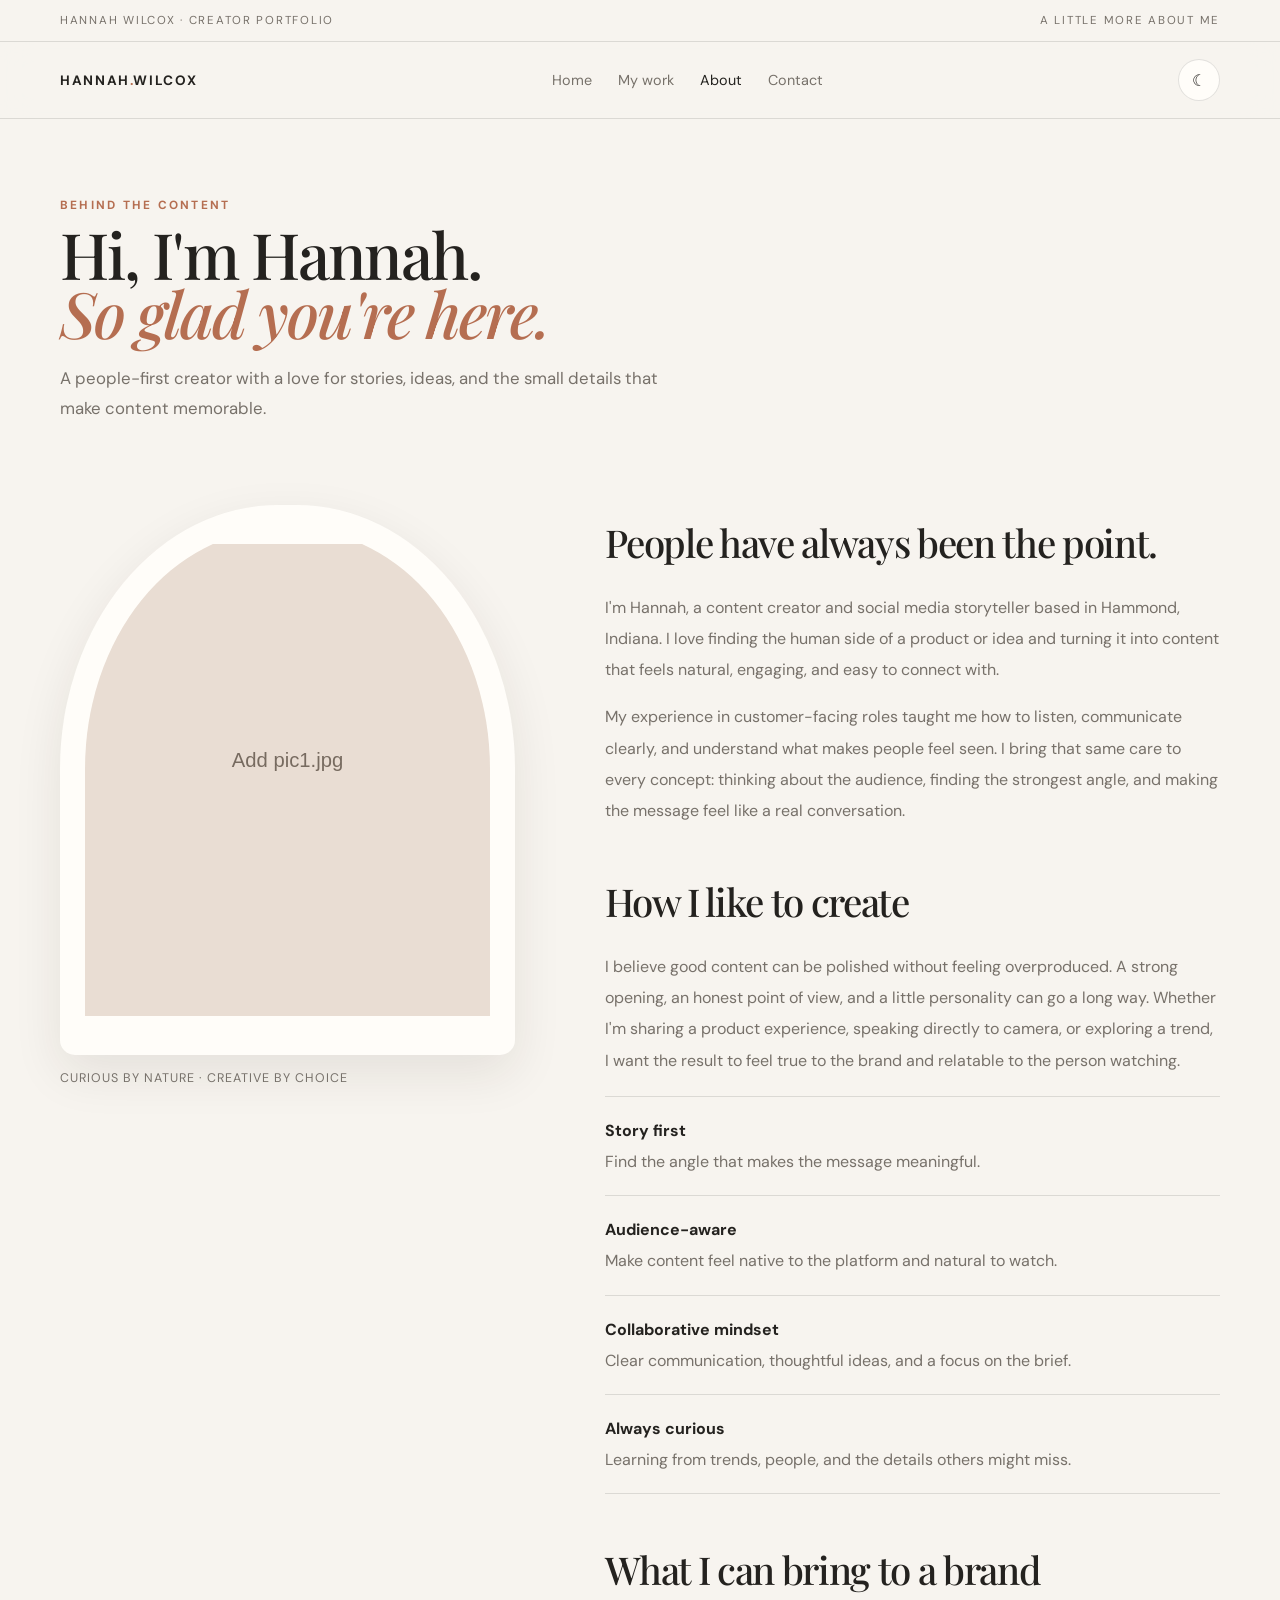
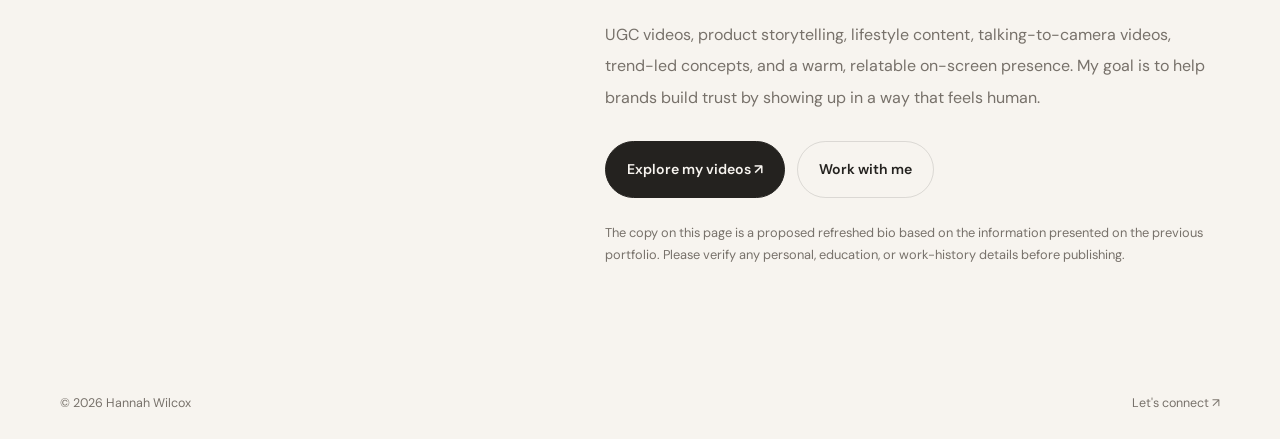
==== about.html @ 3199e202 "Add files via upload" ====
<!doctype html><html lang="en" data-theme="light"><head><meta charset="utf-8"><meta name="viewport" content="width=device-width,initial-scale=1"><title>About Hannah — Hannah Wilcox</title><link rel="stylesheet" href="style.css"></head><body><div class="topline"><div class="wrap"><span>Hannah Wilcox · Creator portfolio</span><span>A little more about me</span></div></div><header class="nav"><div class="wrap nav-inner"><a class="brand" href="index.html">HANNAH<span>.</span>WILCOX</a><nav class="navlinks"><a href="index.html">Home</a><a href="work.html">My work</a><a class="active" href="about.html">About</a><a href="contact.html">Contact</a></nav><div class="nav-actions"><button class="theme-toggle" data-theme-toggle aria-label="Toggle light and dark mode">☾</button><button class="menu-toggle" aria-label="Open menu" aria-expanded="false">☰</button></div></div></header><main><section class="page-intro"><div class="wrap"><div class="eyebrow">Behind the content</div><h1>Hi, I'm Hannah.<br><em>So glad you're here.</em></h1><p>A people-first creator with a love for stories, ideas, and the small details that make content memorable.</p></div></section><section class="section" style="padding-top:20px"><div class="wrap about-grid"><aside class="portrait"><img src="assets/pic1.jpg" alt="Hannah Wilcox" onerror="this.style.objectFit='contain';this.style.padding='25px';this.alt='Add your portrait as assets/pic1.jpg';this.src='data:image/svg+xml,%3Csvg xmlns=%22http://www.w3.org/2000/svg%22 width=%22600%22 height=%22700%22%3E%3Crect width=%22600%22 height=%22700%22 fill=%22%23e9ddd3%22/%3E%3Ctext x=%22300%22 y=%22330%22 text-anchor=%22middle%22 font-family=%22Arial%22 font-size=%2230%22 fill=%22%23776b60%22%3EAdd pic1.jpg%3C/text%3E%3C/svg%3E';"><div class="portrait-caption">Curious by nature · Creative by choice</div></aside><article class="prose"><h2>People have always been the point.</h2><p>I'm Hannah, a content creator and social media storyteller based in Hammond, Indiana. I love finding the human side of a product or idea and turning it into content that feels natural, engaging, and easy to connect with.</p><p>My experience in customer-facing roles taught me how to listen, communicate clearly, and understand what makes people feel seen. I bring that same care to every concept: thinking about the audience, finding the strongest angle, and making the message feel like a real conversation.</p><h2>How I like to create</h2><p>I believe good content can be polished without feeling overproduced. A strong opening, an honest point of view, and a little personality can go a long way. Whether I'm sharing a product experience, speaking directly to camera, or exploring a trend, I want the result to feel true to the brand and relatable to the person watching.</p><ul class="experience-list"><li><strong>Story first</strong><br>Find the angle that makes the message meaningful.</li><li><strong>Audience-aware</strong><br>Make content feel native to the platform and natural to watch.</li><li><strong>Collaborative mindset</strong><br>Clear communication, thoughtful ideas, and a focus on the brief.</li><li><strong>Always curious</strong><br>Learning from trends, people, and the details others might miss.</li></ul><h2>What I can bring to a brand</h2><p>UGC videos, product storytelling, lifestyle content, talking-to-camera videos, trend-led concepts, and a warm, relatable on-screen presence. My goal is to help brands build trust by showing up in a way that feels human.</p><div class="actions"><a class="btn" href="work.html">Explore my videos ↗</a><a class="btn btn-outline" href="contact.html">Work with me</a></div><p class="fineprint" style="margin-top:24px">The copy on this page is a proposed refreshed bio based on the information presented on the previous portfolio. Please verify any personal, education, or work-history details before publishing.</p></article></div></section></main><footer class="footer"><div class="wrap"><span>© 2026 Hannah Wilcox</span><span><a href="contact.html">Let's connect ↗</a></span></div></footer><script src="script.js"></script></body></html>
---- style.css ----
@import url('https://fonts.googleapis.com/css2?family=DM+Sans:wght@400;500;600;700&family=Playfair+Display:wght@500;600;700&display=swap');
:root{--bg:#f7f4ef;--surface:#fffdf9;--text:#24221f;--muted:#77716a;--line:rgba(36,34,31,.13);--accent:#b56e51;--accent2:#e4b29b;--shadow:0 18px 50px rgba(49,35,25,.09)}
[data-theme="dark"]{--bg:#171715;--surface:#22221f;--text:#f5f0e9;--muted:#b8afa5;--line:rgba(245,240,233,.15);--accent:#e3a084;--accent2:#f3c4ae;--shadow:0 18px 50px rgba(0,0,0,.25)}
*{box-sizing:border-box}html{scroll-behavior:smooth}body{margin:0;background:var(--bg);color:var(--text);font-family:'DM Sans',sans-serif;transition:background .3s,color .3s}a{color:inherit;text-decoration:none}img,video{max-width:100%;display:block}button{font:inherit}.wrap{width:min(1160px,calc(100% - 42px));margin:auto}.topline{padding:13px 0;border-bottom:1px solid var(--line);font-size:.72rem;letter-spacing:.15em;text-transform:uppercase;color:var(--muted)}.topline .wrap{display:flex;justify-content:space-between;gap:12px}.nav{position:sticky;top:0;z-index:10;background:color-mix(in srgb,var(--bg) 90%,transparent);backdrop-filter:blur(16px);border-bottom:1px solid var(--line)}.nav-inner{height:76px;display:flex;align-items:center;justify-content:space-between;gap:24px}.brand{font-weight:700;letter-spacing:.12em;font-size:.85rem;text-transform:uppercase}.brand span{color:var(--accent)}.navlinks{display:flex;align-items:center;gap:26px;font-size:.9rem}.navlinks a{color:var(--muted);transition:color .2s}.navlinks a:hover,.navlinks a.active{color:var(--text)}.nav-actions{display:flex;align-items:center;gap:12px}.theme-toggle{border:1px solid var(--line);background:var(--surface);color:var(--text);border-radius:999px;width:42px;height:42px;cursor:pointer;display:grid;place-items:center}.menu-toggle{display:none;border:1px solid var(--line);background:var(--surface);color:var(--text);border-radius:50%;width:42px;height:42px}.btn{position:relative;overflow:hidden;display:inline-flex;align-items:center;justify-content:center;gap:10px;padding:14px 21px;border-radius:999px;background:var(--text);color:var(--bg);border:1px solid var(--text);font-weight:600;font-size:.88rem;transition:transform .25s,box-shadow .25s,background .25s;cursor:pointer}.btn:before{content:"";position:absolute;top:-60%;left:-70%;width:45%;height:220%;transform:rotate(25deg);background:linear-gradient(90deg,transparent,rgba(255,255,255,.58),transparent);transition:left .65s}.btn:hover:before{left:135%}.btn:hover{transform:translateY(-3px);box-shadow:0 8px 26px color-mix(in srgb,var(--accent) 35%,transparent)}.btn-outline{background:transparent;color:var(--text);border-color:var(--line)}.eyebrow{font-size:.74rem;text-transform:uppercase;letter-spacing:.19em;color:var(--accent);font-weight:700}.hero{padding:78px 0 86px}.hero-grid{display:grid;grid-template-columns:1.05fr .95fr;align-items:center;gap:clamp(35px,7vw,100px)}h1,h2,h3,p{margin-top:0}h1,h2,.serif{font-family:'Playfair Display',serif;font-weight:500;letter-spacing:-.035em}h1{font-size:clamp(3.6rem,8vw,7.5rem);line-height:.92;margin:19px 0 24px}h1 em{font-style:italic;color:var(--accent)}.hero-copy{font-size:1.1rem;line-height:1.8;color:var(--muted);max-width:570px}.actions{display:flex;flex-wrap:wrap;gap:12px;margin-top:28px}.hero-photo{position:relative;padding:0 0 26px 26px}.hero-photo:before{content:"";position:absolute;inset:26px 26px 0 0;border:1px solid var(--accent);border-radius:48% 48% 16px 16px}.hero-photo img{position:relative;width:100%;height:520px;object-fit:cover;border-radius:48% 48% 16px 16px;background:var(--surface);box-shadow:var(--shadow)}.photo-note{position:absolute;right:-6px;bottom:8px;background:var(--surface);border:1px solid var(--line);padding:14px 18px;box-shadow:var(--shadow);font-size:.78rem;letter-spacing:.05em}.marquee{overflow:hidden;border-block:1px solid var(--line);padding:19px 0;color:var(--muted);font-size:.72rem;letter-spacing:.22em;text-transform:uppercase;white-space:nowrap}.marquee span{padding:0 25px}.section{padding:88px 0}.section-head{display:flex;align-items:end;justify-content:space-between;gap:25px;margin-bottom:32px}.section-head h2,.page-intro h1{font-size:clamp(2.5rem,5vw,4.5rem);margin:12px 0 0}.section-head p{color:var(--muted);max-width:400px;line-height:1.7;margin-bottom:4px}.ugc-band{background:var(--surface);border-block:1px solid var(--line)}.ugc-grid{display:grid;grid-template-columns:.8fr 1.2fr;gap:70px;align-items:start}.ugc-grid h2{font-size:clamp(2.8rem,5vw,4.8rem);line-height:1.03}.ugc-text{color:var(--muted);line-height:1.9;font-size:1.02rem}.pill-list{display:flex;flex-wrap:wrap;gap:9px;margin-top:25px}.pill{border:1px solid var(--line);border-radius:999px;padding:9px 13px;font-size:.78rem;color:var(--muted)}.video-grid{display:grid;grid-template-columns:repeat(3,minmax(0,1fr));gap:22px}.video-card{min-width:0}.video-frame{aspect-ratio:9/16;position:relative;overflow:hidden;border-radius:16px;background:var(--surface);border:1px solid var(--line);box-shadow:var(--shadow)}.video-frame video{width:100%;height:100%;object-fit:cover}.video-placeholder{position:absolute;inset:0;display:flex;flex-direction:column;align-items:center;justify-content:center;text-align:center;padding:20px;color:var(--muted);background:linear-gradient(145deg,var(--surface),color-mix(in srgb,var(--accent) 10%,var(--surface)))}.video-placeholder strong{font-family:'Playfair Display',serif;font-size:1.7rem;color:var(--text);font-weight:500}.video-placeholder small{margin-top:8px;font-size:.75rem}.video-meta{display:flex;justify-content:space-between;gap:10px;padding:14px 2px}.video-meta h3{font-size:.95rem;margin:0}.video-meta span{font-size:.75rem;color:var(--muted)}.center-action{text-align:center;margin-top:35px}.cta{padding:70px 0;background:var(--accent);color:#fff7f0}.cta .wrap{display:flex;align-items:center;justify-content:space-between;gap:30px}.cta h2{font-size:clamp(2.4rem,5vw,4rem);margin:0 0 10px}.cta p{margin:0;color:rgba(255,247,240,.85)}.cta .btn{background:#fff7f0;color:#34251e;border-color:#fff7f0;flex-shrink:0}.footer{padding:28px 0;color:var(--muted);font-size:.78rem}.footer .wrap{display:flex;justify-content:space-between;gap:15px;flex-wrap:wrap}.page-intro{padding:78px 0 45px}.page-intro p{max-width:620px;color:var(--muted);line-height:1.8;font-size:1.05rem;margin-top:20px}.work-grid{display:grid;grid-template-columns:repeat(4,minmax(0,1fr));gap:24px 17px;padding-bottom:85px}.work-grid .video-frame{border-radius:12px}.work-grid .video-placeholder strong{font-size:1.25rem}.about-grid,.contact-grid{display:grid;grid-template-columns:.85fr 1.15fr;gap:clamp(35px,7vw,95px);align-items:start}.portrait{position:sticky;top:120px}.portrait img{width:100%;height:550px;object-fit:cover;border-radius:48% 48% 15px 15px;background:var(--surface);box-shadow:var(--shadow)}.portrait-caption{margin-top:15px;color:var(--muted);font-size:.78rem;letter-spacing:.08em;text-transform:uppercase}.prose{color:var(--muted);line-height:1.95}.prose h2{font-size:2.4rem;color:var(--text);margin:38px 0 12px}.prose h2:first-child{margin-top:0}.prose strong{color:var(--text)}.experience-list{list-style:none;padding:0;margin:20px 0}.experience-list li{border-top:1px solid var(--line);padding:18px 0}.experience-list li:last-child{border-bottom:1px solid var(--line)}.contact-options{display:grid;gap:13px;margin:28px 0}.contact-option{padding:20px;border:1px solid var(--line);border-radius:15px;background:var(--surface);display:flex;align-items:center;justify-content:space-between;gap:15px;transition:transform .2s,border-color .2s}.contact-option:hover{transform:translateY(-3px);border-color:var(--accent)}.contact-option small{display:block;color:var(--muted);margin-bottom:5px}.contact-option strong{font-size:1rem;overflow-wrap:anywhere}.contact-option .arrow{color:var(--accent);font-size:1.3rem}.contact-note{color:var(--muted);line-height:1.8}.fineprint{font-size:.8rem;color:var(--muted);line-height:1.7}.hidden{display:none!important}
@media(max-width:850px){.navlinks{gap:15px}.navlinks a{font-size:.82rem}.hero-grid{gap:35px}.hero-photo img{height:430px}.ugc-grid{gap:35px}.work-grid{grid-template-columns:repeat(3,minmax(0,1fr))}.about-grid,.contact-grid{gap:35px}.portrait img{height:440px}}
@media(max-width:650px){.wrap{width:min(100% - 30px,1160px)}.topline .wrap{font-size:.62rem}.nav-inner{height:67px}.menu-toggle{display:grid;place-items:center}.navlinks{display:none;position:absolute;top:66px;left:0;right:0;padding:18px 22px 22px;background:var(--bg);border-bottom:1px solid var(--line);flex-direction:column;align-items:stretch;gap:0}.navlinks.open{display:flex}.navlinks a{padding:13px 0;border-bottom:1px solid var(--line);font-size:.95rem}.navlinks a:last-child{border-bottom:0}.hero{padding:50px 0 60px}.hero-grid{grid-template-columns:1fr;gap:38px}.hero-copy{font-size:1rem}.hero-photo{max-width:440px;margin:auto;width:100%}.hero-photo img{height:460px}.section{padding:62px 0}.section-head{align-items:start;flex-direction:column}.ugc-grid{grid-template-columns:1fr;gap:12px}.video-grid{gap:12px}.video-frame{border-radius:10px}.video-placeholder{padding:8px}.video-placeholder strong{font-size:1.1rem}.video-placeholder small{font-size:.65rem}.video-meta{display:block}.video-meta h3{font-size:.8rem;margin-bottom:4px}.video-meta span{font-size:.68rem}.cta .wrap{align-items:flex-start;flex-direction:column}.work-grid{grid-template-columns:repeat(2,minmax(0,1fr));gap:20px 12px}.page-intro{padding:55px 0 30px}.about-grid,.contact-grid{grid-template-columns:1fr}.portrait{position:static;max-width:420px}.portrait img{height:440px}.contact-option{padding:16px}.footer .wrap{flex-direction:column}.actions .btn{width:100%}}
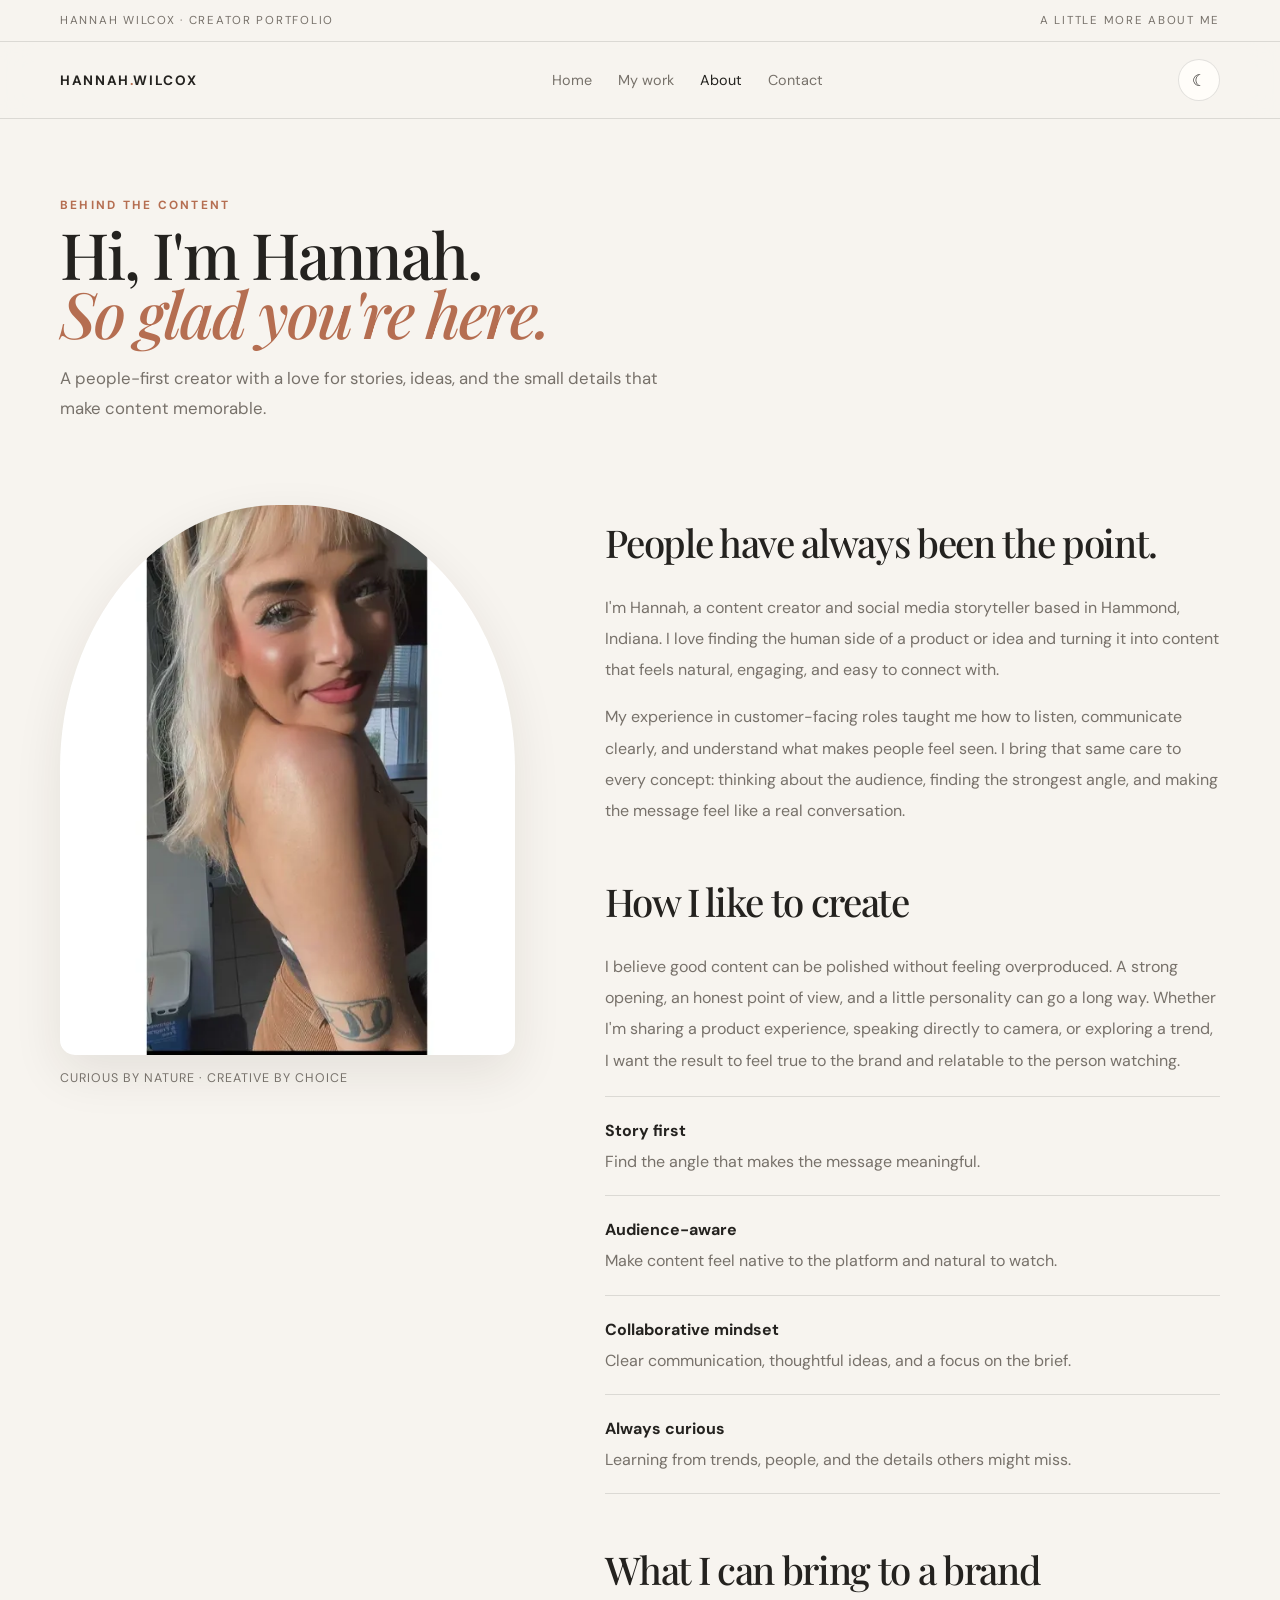
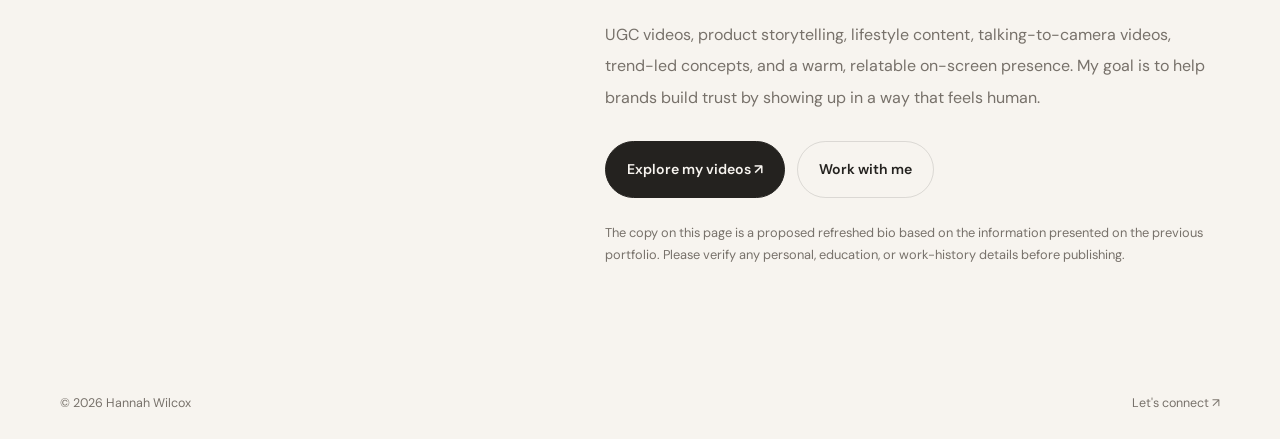
==== commit 110db08c: "Update about.html" ====
--- a/about.html
+++ b/about.html
@@ -1 +1 @@
-<!doctype html><html lang="en" data-theme="light"><head><meta charset="utf-8"><meta name="viewport" content="width=device-width,initial-scale=1"><title>About Hannah — Hannah Wilcox</title><link rel="stylesheet" href="style.css"></head><body><div class="topline"><div class="wrap"><span>Hannah Wilcox · Creator portfolio</span><span>A little more about me</span></div></div><header class="nav"><div class="wrap nav-inner"><a class="brand" href="index.html">HANNAH<span>.</span>WILCOX</a><nav class="navlinks"><a href="index.html">Home</a><a href="work.html">My work</a><a class="active" href="about.html">About</a><a href="contact.html">Contact</a></nav><div class="nav-actions"><button class="theme-toggle" data-theme-toggle aria-label="Toggle light and dark mode">☾</button><button class="menu-toggle" aria-label="Open menu" aria-expanded="false">☰</button></div></div></header><main><section class="page-intro"><div class="wrap"><div class="eyebrow">Behind the content</div><h1>Hi, I'm Hannah.<br><em>So glad you're here.</em></h1><p>A people-first creator with a love for stories, ideas, and the small details that make content memorable.</p></div></section><section class="section" style="padding-top:20px"><div class="wrap about-grid"><aside class="portrait"><img src="assets/pic1.jpg" alt="Hannah Wilcox" onerror="this.style.objectFit='contain';this.style.padding='25px';this.alt='Add your portrait as assets/pic1.jpg';this.src='data:image/svg+xml,%3Csvg xmlns=%22http://www.w3.org/2000/svg%22 width=%22600%22 height=%22700%22%3E%3Crect width=%22600%22 height=%22700%22 fill=%22%23e9ddd3%22/%3E%3Ctext x=%22300%22 y=%22330%22 text-anchor=%22middle%22 font-family=%22Arial%22 font-size=%2230%22 fill=%22%23776b60%22%3EAdd pic1.jpg%3C/text%3E%3C/svg%3E';"><div class="portrait-caption">Curious by nature · Creative by choice</div></aside><article class="prose"><h2>People have always been the point.</h2><p>I'm Hannah, a content creator and social media storyteller based in Hammond, Indiana. I love finding the human side of a product or idea and turning it into content that feels natural, engaging, and easy to connect with.</p><p>My experience in customer-facing roles taught me how to listen, communicate clearly, and understand what makes people feel seen. I bring that same care to every concept: thinking about the audience, finding the strongest angle, and making the message feel like a real conversation.</p><h2>How I like to create</h2><p>I believe good content can be polished without feeling overproduced. A strong opening, an honest point of view, and a little personality can go a long way. Whether I'm sharing a product experience, speaking directly to camera, or exploring a trend, I want the result to feel true to the brand and relatable to the person watching.</p><ul class="experience-list"><li><strong>Story first</strong><br>Find the angle that makes the message meaningful.</li><li><strong>Audience-aware</strong><br>Make content feel native to the platform and natural to watch.</li><li><strong>Collaborative mindset</strong><br>Clear communication, thoughtful ideas, and a focus on the brief.</li><li><strong>Always curious</strong><br>Learning from trends, people, and the details others might miss.</li></ul><h2>What I can bring to a brand</h2><p>UGC videos, product storytelling, lifestyle content, talking-to-camera videos, trend-led concepts, and a warm, relatable on-screen presence. My goal is to help brands build trust by showing up in a way that feels human.</p><div class="actions"><a class="btn" href="work.html">Explore my videos ↗</a><a class="btn btn-outline" href="contact.html">Work with me</a></div><p class="fineprint" style="margin-top:24px">The copy on this page is a proposed refreshed bio based on the information presented on the previous portfolio. Please verify any personal, education, or work-history details before publishing.</p></article></div></section></main><footer class="footer"><div class="wrap"><span>© 2026 Hannah Wilcox</span><span><a href="contact.html">Let's connect ↗</a></span></div></footer><script src="script.js"></script></body></html>
+<!doctype html><html lang="en" data-theme="light"><head><meta charset="utf-8"><meta name="viewport" content="width=device-width,initial-scale=1"><title>About Hannah — Hannah Wilcox</title><link rel="stylesheet" href="style.css"></head><body><div class="topline"><div class="wrap"><span>Hannah Wilcox · Creator portfolio</span><span>A little more about me</span></div></div><header class="nav"><div class="wrap nav-inner"><a class="brand" href="index.html">HANNAH<span>.</span>WILCOX</a><nav class="navlinks"><a href="index.html">Home</a><a href="work.html">My work</a><a class="active" href="about.html">About</a><a href="contact.html">Contact</a></nav><div class="nav-actions"><button class="theme-toggle" data-theme-toggle aria-label="Toggle light and dark mode">☾</button><button class="menu-toggle" aria-label="Open menu" aria-expanded="false">☰</button></div></div></header><main><section class="page-intro"><div class="wrap"><div class="eyebrow">Behind the content</div><h1>Hi, I'm Hannah.<br><em>So glad you're here.</em></h1><p>A people-first creator with a love for stories, ideas, and the small details that make content memorable.</p></div></section><section class="section" style="padding-top:20px"><div class="wrap about-grid"><aside class="portrait"><img src="assets/pic1.webp" alt="Hannah Wilcox" onerror="this.style.objectFit='contain';this.style.padding='25px';this.alt='Add your portrait as assets/pic1.jpg';this.src='data:image/svg+xml,%3Csvg xmlns=%22http://www.w3.org/2000/svg%22 width=%22600%22 height=%22700%22%3E%3Crect width=%22600%22 height=%22700%22 fill=%22%23e9ddd3%22/%3E%3Ctext x=%22300%22 y=%22330%22 text-anchor=%22middle%22 font-family=%22Arial%22 font-size=%2230%22 fill=%22%23776b60%22%3EAdd pic1.jpg%3C/text%3E%3C/svg%3E';"><div class="portrait-caption">Curious by nature · Creative by choice</div></aside><article class="prose"><h2>People have always been the point.</h2><p>I'm Hannah, a content creator and social media storyteller based in Hammond, Indiana. I love finding the human side of a product or idea and turning it into content that feels natural, engaging, and easy to connect with.</p><p>My experience in customer-facing roles taught me how to listen, communicate clearly, and understand what makes people feel seen. I bring that same care to every concept: thinking about the audience, finding the strongest angle, and making the message feel like a real conversation.</p><h2>How I like to create</h2><p>I believe good content can be polished without feeling overproduced. A strong opening, an honest point of view, and a little personality can go a long way. Whether I'm sharing a product experience, speaking directly to camera, or exploring a trend, I want the result to feel true to the brand and relatable to the person watching.</p><ul class="experience-list"><li><strong>Story first</strong><br>Find the angle that makes the message meaningful.</li><li><strong>Audience-aware</strong><br>Make content feel native to the platform and natural to watch.</li><li><strong>Collaborative mindset</strong><br>Clear communication, thoughtful ideas, and a focus on the brief.</li><li><strong>Always curious</strong><br>Learning from trends, people, and the details others might miss.</li></ul><h2>What I can bring to a brand</h2><p>UGC videos, product storytelling, lifestyle content, talking-to-camera videos, trend-led concepts, and a warm, relatable on-screen presence. My goal is to help brands build trust by showing up in a way that feels human.</p><div class="actions"><a class="btn" href="work.html">Explore my videos ↗</a><a class="btn btn-outline" href="contact.html">Work with me</a></div><p class="fineprint" style="margin-top:24px">The copy on this page is a proposed refreshed bio based on the information presented on the previous portfolio. Please verify any personal, education, or work-history details before publishing.</p></article></div></section></main><footer class="footer"><div class="wrap"><span>© 2026 Hannah Wilcox</span><span><a href="contact.html">Let's connect ↗</a></span></div></footer><script src="script.js"></script></body></html>
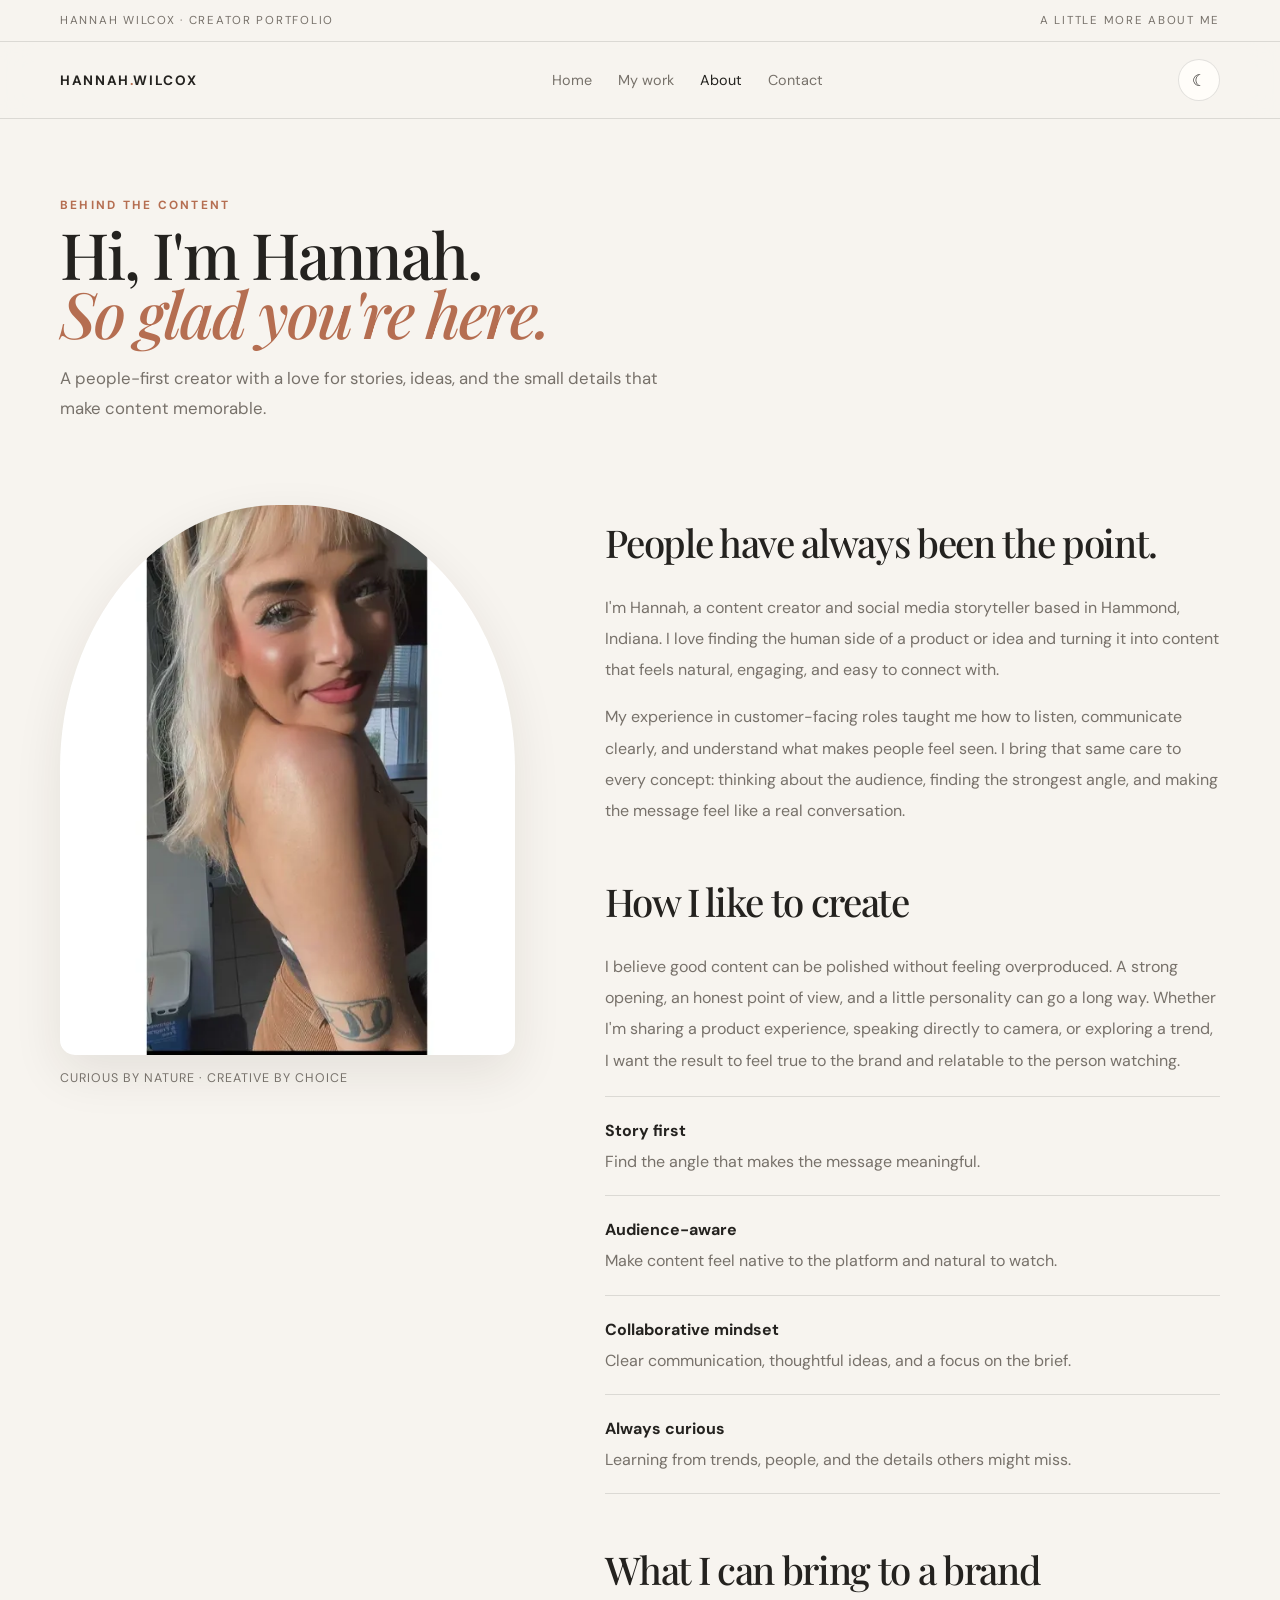
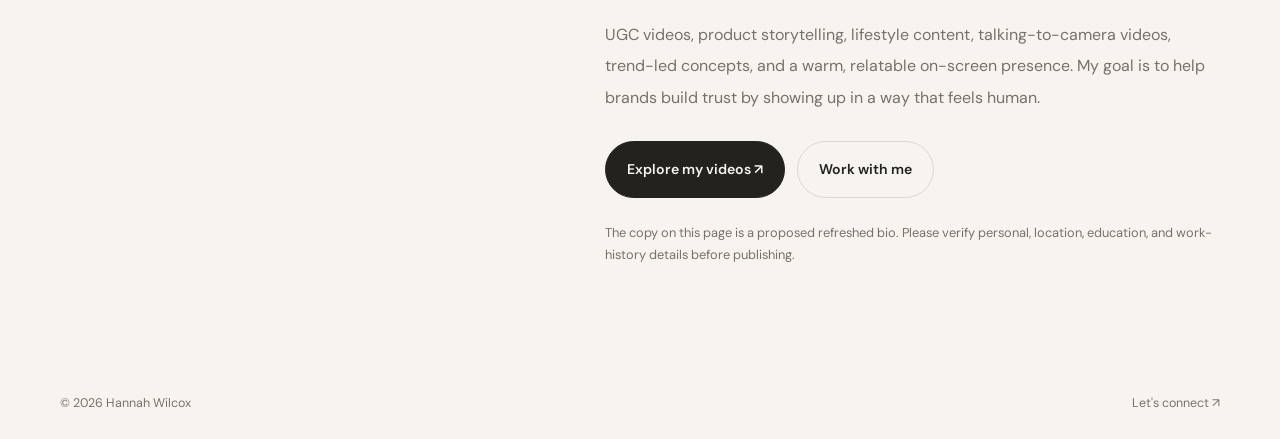
==== commit 14886f17: "Update about.html" ====
--- a/about.html
+++ b/about.html
@@ -1 +1,51 @@
-<!doctype html><html lang="en" data-theme="light"><head><meta charset="utf-8"><meta name="viewport" content="width=device-width,initial-scale=1"><title>About Hannah — Hannah Wilcox</title><link rel="stylesheet" href="style.css"></head><body><div class="topline"><div class="wrap"><span>Hannah Wilcox · Creator portfolio</span><span>A little more about me</span></div></div><header class="nav"><div class="wrap nav-inner"><a class="brand" href="index.html">HANNAH<span>.</span>WILCOX</a><nav class="navlinks"><a href="index.html">Home</a><a href="work.html">My work</a><a class="active" href="about.html">About</a><a href="contact.html">Contact</a></nav><div class="nav-actions"><button class="theme-toggle" data-theme-toggle aria-label="Toggle light and dark mode">☾</button><button class="menu-toggle" aria-label="Open menu" aria-expanded="false">☰</button></div></div></header><main><section class="page-intro"><div class="wrap"><div class="eyebrow">Behind the content</div><h1>Hi, I'm Hannah.<br><em>So glad you're here.</em></h1><p>A people-first creator with a love for stories, ideas, and the small details that make content memorable.</p></div></section><section class="section" style="padding-top:20px"><div class="wrap about-grid"><aside class="portrait"><img src="assets/pic1.webp" alt="Hannah Wilcox" onerror="this.style.objectFit='contain';this.style.padding='25px';this.alt='Add your portrait as assets/pic1.jpg';this.src='data:image/svg+xml,%3Csvg xmlns=%22http://www.w3.org/2000/svg%22 width=%22600%22 height=%22700%22%3E%3Crect width=%22600%22 height=%22700%22 fill=%22%23e9ddd3%22/%3E%3Ctext x=%22300%22 y=%22330%22 text-anchor=%22middle%22 font-family=%22Arial%22 font-size=%2230%22 fill=%22%23776b60%22%3EAdd pic1.jpg%3C/text%3E%3C/svg%3E';"><div class="portrait-caption">Curious by nature · Creative by choice</div></aside><article class="prose"><h2>People have always been the point.</h2><p>I'm Hannah, a content creator and social media storyteller based in Hammond, Indiana. I love finding the human side of a product or idea and turning it into content that feels natural, engaging, and easy to connect with.</p><p>My experience in customer-facing roles taught me how to listen, communicate clearly, and understand what makes people feel seen. I bring that same care to every concept: thinking about the audience, finding the strongest angle, and making the message feel like a real conversation.</p><h2>How I like to create</h2><p>I believe good content can be polished without feeling overproduced. A strong opening, an honest point of view, and a little personality can go a long way. Whether I'm sharing a product experience, speaking directly to camera, or exploring a trend, I want the result to feel true to the brand and relatable to the person watching.</p><ul class="experience-list"><li><strong>Story first</strong><br>Find the angle that makes the message meaningful.</li><li><strong>Audience-aware</strong><br>Make content feel native to the platform and natural to watch.</li><li><strong>Collaborative mindset</strong><br>Clear communication, thoughtful ideas, and a focus on the brief.</li><li><strong>Always curious</strong><br>Learning from trends, people, and the details others might miss.</li></ul><h2>What I can bring to a brand</h2><p>UGC videos, product storytelling, lifestyle content, talking-to-camera videos, trend-led concepts, and a warm, relatable on-screen presence. My goal is to help brands build trust by showing up in a way that feels human.</p><div class="actions"><a class="btn" href="work.html">Explore my videos ↗</a><a class="btn btn-outline" href="contact.html">Work with me</a></div><p class="fineprint" style="margin-top:24px">The copy on this page is a proposed refreshed bio based on the information presented on the previous portfolio. Please verify any personal, education, or work-history details before publishing.</p></article></div></section></main><footer class="footer"><div class="wrap"><span>© 2026 Hannah Wilcox</span><span><a href="contact.html">Let's connect ↗</a></span></div></footer><script src="script.js"></script></body></html>
+<html lang="en" data-theme="light">
+<head>
+  <meta charset="utf-8">
+  <meta name="viewport" content="width=device-width,initial-scale=1">
+  <meta name="description" content="Learn more about Hannah Wilcox, UGC creator and social media storyteller.">
+  <title>About Hannah — Hannah Wilcox</title>
+  <link rel="stylesheet" href="style.css">
+</head>
+<body>
+<div class="topline"><div class="wrap"><span>Hannah Wilcox · Creator portfolio</span><span>A little more about me</span></div></div>
+<header class="nav">
+  <div class="wrap nav-inner">
+    <a class="brand" href="index.html">HANNAH<span>.</span>WILCOX</a>
+    <nav class="navlinks" aria-label="Main navigation">
+      <a href="index.html">Home</a><a href="work.html">My work</a><a class="active" href="about.html" aria-current="page">About</a><a href="contact.html">Contact</a>
+    </nav>
+    <div class="nav-actions"><button class="theme-toggle" data-theme-toggle aria-label="Toggle light and dark mode">☾</button><button class="menu-toggle" aria-label="Open menu" aria-expanded="false">☰</button></div>
+  </div>
+</header>
+<main>
+  <section class="page-intro"><div class="wrap"><div class="eyebrow">Behind the content</div><h1>Hi, I'm Hannah.<br><em>So glad you're here.</em></h1><p>A people-first creator with a love for stories, ideas, and the small details that make content memorable.</p></div></section>
+  <section class="section" style="padding-top:20px">
+    <div class="wrap about-grid">
+      <aside class="portrait">
+        <img src="assets/pic1.webp" alt="Hannah Wilcox" onerror="this.style.objectFit='contain';this.style.padding='25px';this.alt='Add your portrait as assets/pic1.webp';this.src='data:image/svg+xml,%3Csvg xmlns=%22http://www.w3.org/2000/svg%22 width=%22600%22 height=%22700%22%3E%3Crect width=%22600%22 height=%22700%22 fill=%22%23e9ddd3%22/%3E%3Ctext x=%22300%22 y=%22330%22 text-anchor=%22middle%22 font-family=%22Arial%22 font-size=%2230%22 fill=%22%23776b60%22%3EAdd pic1.webp%3C/text%3E%3C/svg%3E';">
+        <div class="portrait-caption">Curious by nature · Creative by choice</div>
+      </aside>
+      <article class="prose">
+        <h2>People have always been the point.</h2>
+        <p>I'm Hannah, a content creator and social media storyteller based in Hammond, Indiana. I love finding the human side of a product or idea and turning it into content that feels natural, engaging, and easy to connect with.</p>
+        <p>My experience in customer-facing roles taught me how to listen, communicate clearly, and understand what makes people feel seen. I bring that same care to every concept: thinking about the audience, finding the strongest angle, and making the message feel like a real conversation.</p>
+        <h2>How I like to create</h2>
+        <p>I believe good content can be polished without feeling overproduced. A strong opening, an honest point of view, and a little personality can go a long way. Whether I'm sharing a product experience, speaking directly to camera, or exploring a trend, I want the result to feel true to the brand and relatable to the person watching.</p>
+        <ul class="experience-list">
+          <li><strong>Story first</strong><br>Find the angle that makes the message meaningful.</li>
+          <li><strong>Audience-aware</strong><br>Make content feel native to the platform and natural to watch.</li>
+          <li><strong>Collaborative mindset</strong><br>Clear communication, thoughtful ideas, and a focus on the brief.</li>
+          <li><strong>Always curious</strong><br>Learning from trends, people, and the details others might miss.</li>
+        </ul>
+        <h2>What I can bring to a brand</h2>
+        <p>UGC videos, product storytelling, lifestyle content, talking-to-camera videos, trend-led concepts, and a warm, relatable on-screen presence. My goal is to help brands build trust by showing up in a way that feels human.</p>
+        <div class="actions"><a class="btn" href="work.html">Explore my videos ↗</a><a class="btn btn-outline" href="contact.html">Work with me</a></div>
+        <p class="fineprint" style="margin-top:24px">The copy on this page is a proposed refreshed bio. Please verify personal, location, education, and work-history details before publishing.</p>
+      </article>
+    </div>
+  </section>
+</main>
+<footer class="footer"><div class="wrap"><span>© 2026 Hannah Wilcox</span><span><a href="contact.html">Let's connect ↗</a></span></div></footer>
+<script src="script.js"></script>
+</body>
+</html>
